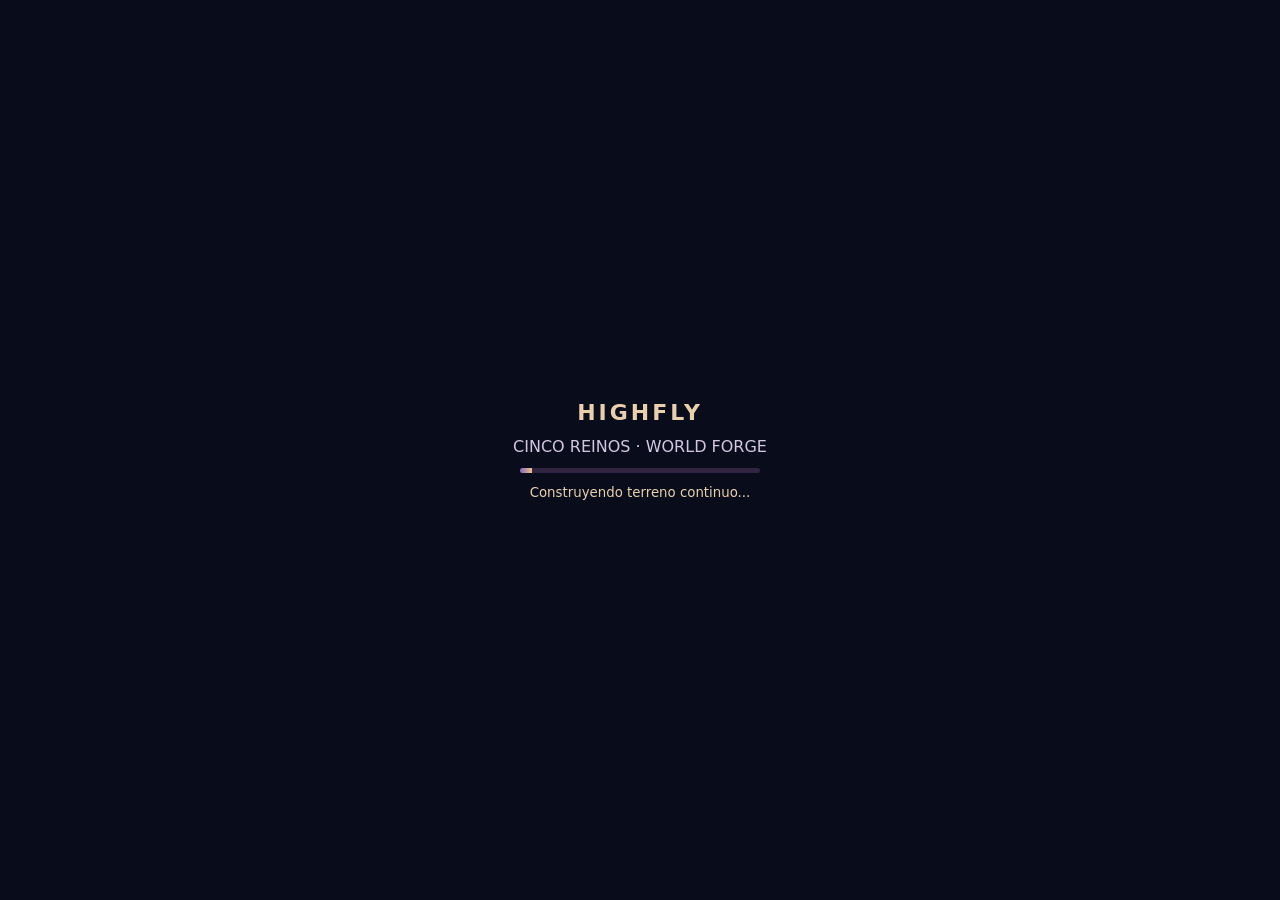
==== labs/worldforge-compare-4x/index.html @ 20187f25 "feat(worldforge): compare procedural vs manual with normal/premium and fullscreen Android HUD" ====
<!doctype html>
<html lang="es"><head><meta charset="utf-8"><meta name="viewport" content="width=device-width,initial-scale=1,maximum-scale=1,user-scalable=no,viewport-fit=cover"><meta name="theme-color" content="#090d20">
<title>HIGHFLY · Comparativa 4× — WorldForge</title>
<style>
:root{--ink:#0d1125;--gold:#e6be78;--lilac:#a885e6}*{box-sizing:border-box}html,body{height:100%;width:100%;margin:0;overflow:hidden;background:#081224;color:#f4efff;font-family:system-ui,-apple-system,Segoe UI,sans-serif;touch-action:none}
#app{position:fixed;inset:0}canvas{display:block}
.panel{background:linear-gradient(128deg,#141328ed,#261836dd);border:1px solid #ba996785;border-radius:13px;box-shadow:0 8px 28px #07040b90,inset 0 0 22px #8555e41b;backdrop-filter:blur(10px)}
#top{position:fixed;z-index:5;top:9px;left:11px;right:11px;display:flex;align-items:flex-start;justify-content:space-between;gap:8px;pointer-events:none}
#brand{padding:9px 13px;max-width:350px}#brand strong{font-size:15px;color:#f3ca81;letter-spacing:1px;display:block}#brand small{color:#d2c4e5;letter-spacing:1px;font-size:9px}
#metrics{padding:9px 12px;text-align:right;font-size:11px;line-height:1.7;min-width:159px}#metrics b{color:#8ce4f4}
#biome{position:fixed;z-index:3;left:12px;top:77px;padding:8px 12px;pointer-events:none;font-size:12px;max-width:min(320px,45vw)}#biome b{color:var(--gold)}
#map{position:fixed;right:12px;top:83px;width:160px;height:173px;z-index:3;padding:6px;pointer-events:none}
#minimap{width:148px;height:146px;display:block}#map label{font-size:9px;color:#e4d5fb;display:block;text-align:center;letter-spacing:.7px}
#bottom{position:fixed;bottom:10px;left:50%;transform:translateX(-50%);z-index:6;padding:10px 11px;width:min(780px,94vw);pointer-events:auto;text-align:center}
#bottom h2{font-size:11px;letter-spacing:1px;margin:0 0 8px;color:#f2cd8f}
#modes{display:flex;gap:7px;flex-wrap:wrap;justify-content:center}
#modes button,#test,#reset{background:#221c3c;border:1px solid #786393;color:#efe3ff;padding:9px 11px;border-radius:8px;font-weight:700;font-size:11px;cursor:pointer;touch-action:manipulation}
#modes button.active{background:linear-gradient(110deg,#ddaf68,#ffedb7);border-color:#fff1c8;color:#251629}
#desc{font-size:10px;color:#c9bedc;margin:7px 0 1px;min-height:14px}
#joystick{position:fixed;z-index:5;bottom:122px;left:25px;width:110px;height:110px;border-radius:60px;background:#30204a77;border:2px solid #ba94dd88;touch-action:none;box-shadow:inset 0 0 18px #6f40ad55}
#knob{position:absolute;left:33px;top:33px;width:40px;height:40px;border-radius:50%;border:2px solid #efe4ff;background:#a88bccdd;box-shadow:0 0 20px #a07ae1a0}
#acts{position:fixed;bottom:127px;right:25px;display:flex;gap:11px;z-index:5}
#acts button{width:67px;height:67px;border-radius:50%;color:#fdf4ff;font-weight:800;font-size:11px;border:1.5px solid #dab678a9;background:#48246ebd;touch-action:manipulation}
#tooltip{position:fixed;z-index:4;bottom:93px;left:50%;transform:translateX(-50%);text-shadow:0 1px 8px #080b12;font-size:11px;pointer-events:none;white-space:nowrap;color:#eee8f9}
#loading{position:fixed;inset:0;z-index:20;background:#090d1b;display:flex;flex-direction:column;align-items:center;justify-content:center;color:#e9cfac;gap:12px;transition:opacity .55s}#loading strong{font-size:22px;letter-spacing:3px}#loading p{margin:0;color:#d4c6e2}
#loadbar{width:240px;height:5px;background:#312441;border-radius:8px;overflow:hidden}#loadfill{height:100%;width:5%;background:linear-gradient(90deg,#8667c6,#eec27d);transition:width .2s}
@media(max-width:700px){#top{top:4px;left:5px;right:5px}#brand,#metrics{padding:6px 7px}#brand strong{font-size:11px}#brand small{font-size:8px}#metrics{font-size:9px;min-width:116px}#biome{top:47px;left:5px;font-size:10px;padding:5px 8px}#map{top:49px;right:5px;width:112px;height:130px;padding:3px}#minimap{width:104px;height:111px}#map label{font-size:7px}#bottom{bottom:3px;width:99vw;padding:6px}#bottom h2{font-size:9px;margin:0 0 5px}#modes{gap:3px}#modes button,#test,#reset{font-size:9px;padding:6px 5px;flex:1}#desc{font-size:9px;margin:4px 0 1px}#joystick{left:9px;bottom:80px;width:90px;height:90px}#knob{left:27px;top:27px;width:32px;height:32px}#acts{bottom:88px;right:7px;gap:7px}#acts button{width:52px;height:52px;font-size:10px}#tooltip{display:none}}
</style>
<script type="importmap">{"imports":{"three":"../../lib/three.module.js","three/addons/":"../../lib/jsm/"}}</script>
<style>
#modes button.world-active{background:linear-gradient(100deg,#6e3d96,#8f63c9);border-color:#e7c789;color:white}
#fullscreen{border-color:#d9b078!important;color:#ffe4ac!important}
#run{background:#355a7abd!important}
#run.running{background:#c7a063!important;color:#1d1732!important}
@media(max-width:700px){#bottom{max-height:37vh;overflow-y:auto}#modes button{flex:1 0 18%;min-width:72px}#joystick{bottom:112px}#acts{bottom:120px;gap:5px}#acts button{width:46px;height:46px;font-size:9px}#brand strong{font-size:10px}#tooltip{display:none}}
</style></head><body>
<div id="app"></div>
<div id="loading"><strong>HIGHFLY</strong><p>CINCO REINOS · WORLD FORGE</p><div id="loadbar"><div id="loadfill"></div></div><small id="loadingtxt">Construyendo terreno continuo...</small></div>
<div id="top"><div id="brand" class="panel"><strong>HIGHFLY ✦ WORLD FORGE</strong><small>DOS MUNDOS × DOS CAPAS · ESCALA 4×</small></div><div id="metrics" class="panel">FPS <b id="fps">--</b> · CAPA <b id="modeLabel">PREMIUM</b><br>Fronteras cruzadas <b id="crossings">0</b> · Bloqueos <b id="blocks">0</b><br>Costuras físicas <b id="seamStatus">sin comprobar</b></div></div>
<div id="biome" class="panel">REGIÓN: <b id="biomeName">Arvelia · Ciudad</b></div>
<div id="map" class="panel"><canvas id="minimap" width="296" height="290"></canvas><label>MINIMAPA · REGIONES 4×</label></div>
<div id="joystick"><div id="knob"></div></div>
<div id="acts"><button id="run">CORRER</button><button id="jump">SALTO</button><button id="dash">DASH</button></div>
<div id="tooltip">WASD / joystick · cámara libre derecha · ESPACIO salto · SHIFT correr · Q dash</div>
<div id="bottom" class="panel"><h2>DOS FORMAS DE CONSTRUIR EL MUNDO · MISMA ESCALA 4×</h2><div id="modes"><button id="worldAuto">A · PROCEDURAL</button><button id="worldManual">B · MANUAL</button><button data-mode="1">CAPA NORMAL</button><button class="active" data-mode="2">CAPA PREMIUM</button><button id="fullscreen">⛶ PANTALLA COMPLETA</button><button id="test">TEST UNIONES</button><button id="reset">CIUDAD</button></div><div id="desc">Mundo 4×, cámara en tercera persona, terreno continuo y zonas amplias por explorar.</div></div>
<script>
(function(){
 let shown=false;
 const showError=function(message){
   if(shown)return;shown=true;
   const panel=document.getElementById('loading'),msg=document.getElementById('loadingtxt');
   if(!panel||!msg)return;
   panel.style.opacity='1';panel.style.pointerEvents='auto';
   msg.textContent='ERROR AL INICIAR: '+String(message||'Error desconocido').slice(0,220);
   msg.style.maxWidth='min(92vw,540px)';msg.style.textAlign='center';msg.style.color='#ffc2ae';
   const bar=document.getElementById('loadbar');if(bar)bar.style.display='none';
   const retry=document.createElement('button');retry.textContent='REINTENTAR CARGA';retry.style.cssText='padding:12px 22px;background:#e6be78;border:0;border-radius:10px;color:#211629;font-weight:800;cursor:pointer';
   retry.onclick=function(){location.reload()};panel.append(retry);
   const hint=document.createElement('small');hint.textContent='Si vuelve a fallar, enviame una captura con este mensaje.';hint.style.textAlign='center';panel.append(hint);
 };
 window.HIGHFLY_SHOW_ERROR=showError;
 window.addEventListener('error',function(e){if(e.message)showError(e.message)},true);
 window.addEventListener('unhandledrejection',function(e){showError(e.reason&&e.reason.message||String(e.reason))});
 setTimeout(function(){if(!window.HIGHFLY_TEST&&document.getElementById('loading'))showError('La escena no respondió. Verificá WebGL y la conexión de red.')},30000);
})();
</script>
<script type="module" src="./world.js?v=worldforge-4x-compare"></script>
</body></html>
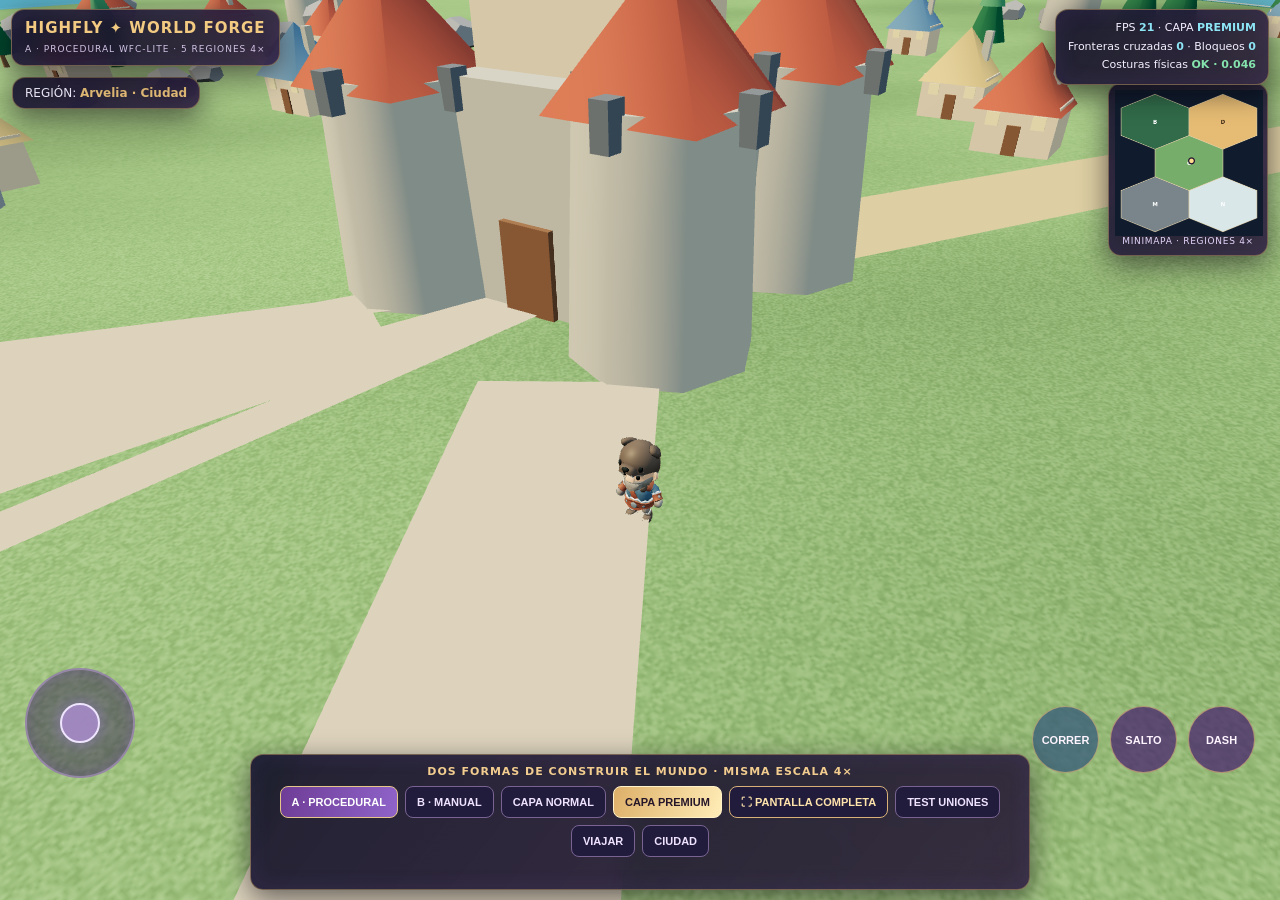
==== commit 75e6ffdd: "ui(worldforge): landscape Android HUD spacing and region travel overlay" ====
--- a/labs/worldforge-compare-4x/index.html
+++ b/labs/worldforge-compare-4x/index.html
@@ -24,7 +24,7 @@
 #tooltip{position:fixed;z-index:4;bottom:93px;left:50%;transform:translateX(-50%);text-shadow:0 1px 8px #080b12;font-size:11px;pointer-events:none;white-space:nowrap;color:#eee8f9}
 #loading{position:fixed;inset:0;z-index:20;background:#090d1b;display:flex;flex-direction:column;align-items:center;justify-content:center;color:#e9cfac;gap:12px;transition:opacity .55s}#loading strong{font-size:22px;letter-spacing:3px}#loading p{margin:0;color:#d4c6e2}
 #loadbar{width:240px;height:5px;background:#312441;border-radius:8px;overflow:hidden}#loadfill{height:100%;width:5%;background:linear-gradient(90deg,#8667c6,#eec27d);transition:width .2s}
-@media(max-width:700px){#top{top:4px;left:5px;right:5px}#brand,#metrics{padding:6px 7px}#brand strong{font-size:11px}#brand small{font-size:8px}#metrics{font-size:9px;min-width:116px}#biome{top:47px;left:5px;font-size:10px;padding:5px 8px}#map{top:49px;right:5px;width:112px;height:130px;padding:3px}#minimap{width:104px;height:111px}#map label{font-size:7px}#bottom{bottom:3px;width:99vw;padding:6px}#bottom h2{font-size:9px;margin:0 0 5px}#modes{gap:3px}#modes button,#test,#reset{font-size:9px;padding:6px 5px;flex:1}#desc{font-size:9px;margin:4px 0 1px}#joystick{left:9px;bottom:80px;width:90px;height:90px}#knob{left:27px;top:27px;width:32px;height:32px}#acts{bottom:88px;right:7px;gap:7px}#acts button{width:52px;height:52px;font-size:10px}#tooltip{display:none}}
+@media(max-width:1024px){#top{top:4px;left:5px;right:5px}#brand,#metrics{padding:6px 7px}#brand strong{font-size:11px}#brand small{font-size:8px}#metrics{font-size:9px;min-width:116px}#biome{top:47px;left:5px;font-size:10px;padding:5px 8px}#map{top:49px;right:5px;width:112px;height:130px;padding:3px}#minimap{width:104px;height:111px}#map label{font-size:7px}#bottom{bottom:3px;width:99vw;padding:6px}#bottom h2{font-size:9px;margin:0 0 5px}#modes{gap:3px}#modes button,#test,#reset{font-size:9px;padding:6px 5px;flex:1}#desc{font-size:9px;margin:4px 0 1px}#joystick{left:9px;bottom:80px;width:90px;height:90px}#knob{left:27px;top:27px;width:32px;height:32px}#acts{bottom:88px;right:7px;gap:7px}#acts button{width:52px;height:52px;font-size:10px}#tooltip{display:none}}
 </style>
 <script type="importmap">{"imports":{"three":"../../lib/three.module.js","three/addons/":"../../lib/jsm/"}}</script>
 <style>
@@ -32,7 +32,30 @@
 #fullscreen{border-color:#d9b078!important;color:#ffe4ac!important}
 #run{background:#355a7abd!important}
 #run.running{background:#c7a063!important;color:#1d1732!important}
-@media(max-width:700px){#bottom{max-height:37vh;overflow-y:auto}#modes button{flex:1 0 18%;min-width:72px}#joystick{bottom:112px}#acts{bottom:120px;gap:5px}#acts button{width:46px;height:46px;font-size:9px}#brand strong{font-size:10px}#tooltip{display:none}}
+@media(max-width:1024px){#bottom{max-height:37vh;overflow-y:auto}#modes button{flex:1 0 18%;min-width:72px}#joystick{bottom:112px}#acts{bottom:120px;gap:5px}#acts button{width:46px;height:46px;font-size:9px}#brand strong{font-size:10px}#tooltip{display:none}}
+</style><style>
+#travelPopup{display:none;position:fixed;left:50%;top:18%;transform:translateX(-50%);width:min(580px,92vw);z-index:16;padding:12px;pointer-events:auto}
+#travelPopup.open{display:block}
+#travelPopup strong{display:block;text-align:center;color:#ffe1a0;font-size:12px;margin-bottom:9px;letter-spacing:1px}
+#travelGrid{display:grid;grid-template-columns:repeat(3,1fr);gap:7px}
+#travelGrid button{border:1px solid #ae8cc8;border-radius:8px;padding:10px 7px;font-weight:700;color:#f4e8ff;background:#493463;cursor:pointer}
+#travelGrid button:active{background:#c39a69}
+@media(max-width:1024px){
+#map{top:49px;right:5px;width:112px;height:130px}
+#minimap{width:104px;height:111px}
+#map label{font-size:7px}
+#brand strong{font-size:10px}
+#bottom{padding:5px 7px;max-height:34vh;overflow-y:auto}
+#bottom h2{margin:0 0 3px;font-size:9px}
+#modes{gap:3px}
+#modes button{flex:1 0 18%;min-width:70px;font-size:9px;padding:6px 4px}
+#desc{font-size:9px;margin:3px 0 1px}
+#joystick{bottom:110px}
+#acts{bottom:113px;right:9px;gap:4px}
+#acts button{width:46px;height:46px;font-size:9px}
+#travelPopup{top:12%}
+#travelGrid button{font-size:10px;padding:8px 4px}
+}
 </style></head><body>
 <div id="app"></div>
 <div id="loading"><strong>HIGHFLY</strong><p>CINCO REINOS · WORLD FORGE</p><div id="loadbar"><div id="loadfill"></div></div><small id="loadingtxt">Construyendo terreno continuo...</small></div>
@@ -41,8 +64,9 @@
 <div id="map" class="panel"><canvas id="minimap" width="296" height="290"></canvas><label>MINIMAPA · REGIONES 4×</label></div>
 <div id="joystick"><div id="knob"></div></div>
 <div id="acts"><button id="run">CORRER</button><button id="jump">SALTO</button><button id="dash">DASH</button></div>
+<div id="travelPopup" class="panel"><strong>VIAJAR A UNA REGIÓN · SIN CAMBIAR EL MUNDO</strong><div id="travelGrid"><button data-region="0">🏰 Arvelia</button><button data-region="1">🌲 Bosque</button><button data-region="2">☀️ Desierto</button><button data-region="3">⛰️ Montañas</button><button data-region="4">❄️ Nieve</button><button id="closeTravel">✕ Cerrar</button></div></div>
 <div id="tooltip">WASD / joystick · cámara libre derecha · ESPACIO salto · SHIFT correr · Q dash</div>
-<div id="bottom" class="panel"><h2>DOS FORMAS DE CONSTRUIR EL MUNDO · MISMA ESCALA 4×</h2><div id="modes"><button id="worldAuto">A · PROCEDURAL</button><button id="worldManual">B · MANUAL</button><button data-mode="1">CAPA NORMAL</button><button class="active" data-mode="2">CAPA PREMIUM</button><button id="fullscreen">⛶ PANTALLA COMPLETA</button><button id="test">TEST UNIONES</button><button id="reset">CIUDAD</button></div><div id="desc">Mundo 4×, cámara en tercera persona, terreno continuo y zonas amplias por explorar.</div></div>
+<div id="bottom" class="panel"><h2>DOS FORMAS DE CONSTRUIR EL MUNDO · MISMA ESCALA 4×</h2><div id="modes"><button id="worldAuto">A · PROCEDURAL</button><button id="worldManual">B · MANUAL</button><button data-mode="1">CAPA NORMAL</button><button class="active" data-mode="2">CAPA PREMIUM</button><button id="fullscreen">⛶ PANTALLA COMPLETA</button><button id="test">TEST UNIONES</button><button id="travel">VIAJAR</button><button id="reset">CIUDAD</button></div><div id="desc">Mundo 4×, cámara en tercera persona, terreno continuo y zonas amplias por explorar.</div></div>
 <script>
 (function(){
  let shown=false;
@@ -64,5 +88,5 @@
  setTimeout(function(){if(!window.HIGHFLY_TEST&&document.getElementById('loading'))showError('La escena no respondió. Verificá WebGL y la conexión de red.')},30000);
 })();
 </script>
-<script type="module" src="./world.js?v=worldforge-4x-compare"></script>
+<script type="module" src="./world.js?v=worldforge-4x-ui-v2"></script>
 </body></html>
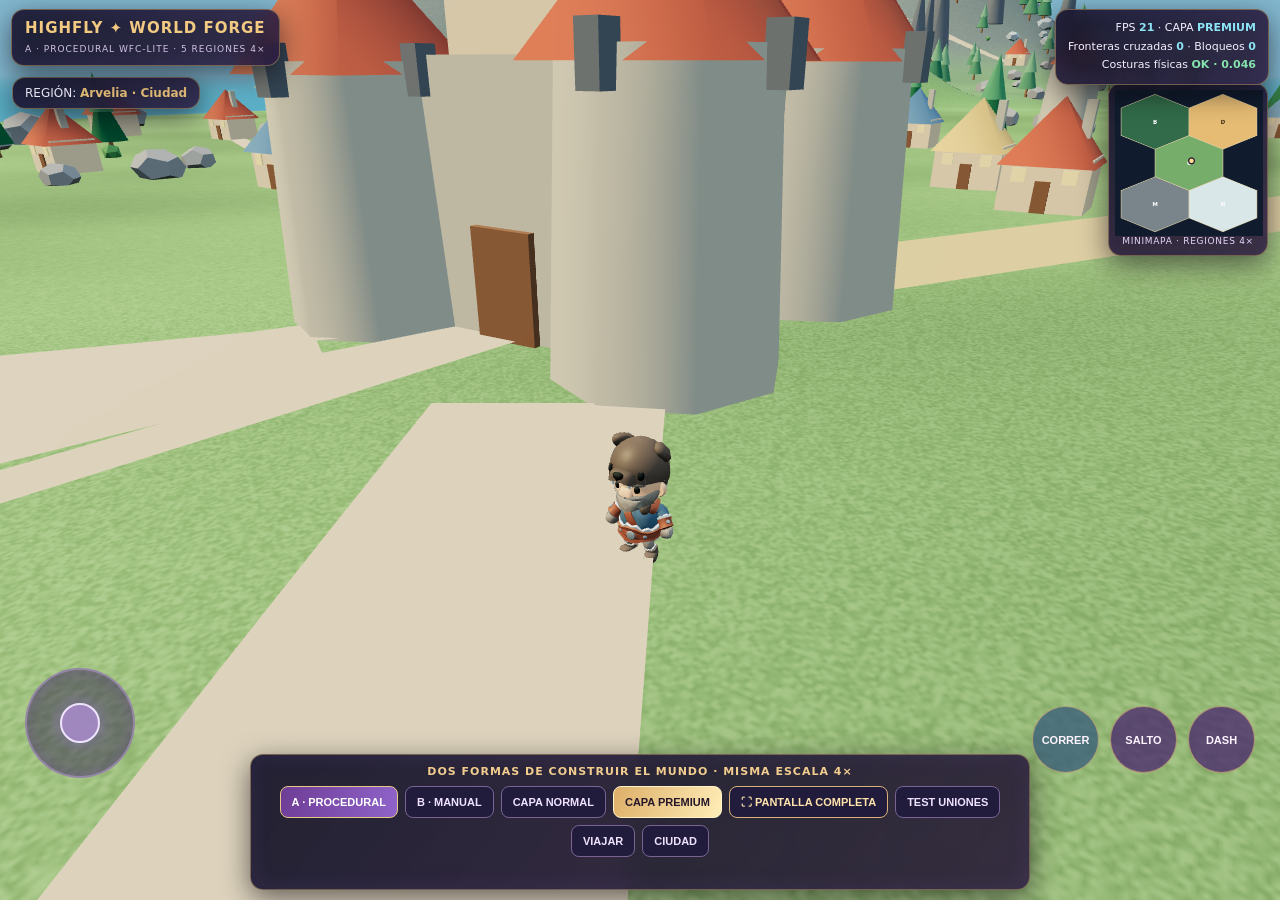
==== commit f1e20eee: "fix(worldforge): bust browser cache for final Android camera occlusion patch" ====
--- a/labs/worldforge-compare-4x/index.html
+++ b/labs/worldforge-compare-4x/index.html
@@ -88,5 +88,5 @@
  setTimeout(function(){if(!window.HIGHFLY_TEST&&document.getElementById('loading'))showError('La escena no respondió. Verificá WebGL y la conexión de red.')},30000);
 })();
 </script>
-<script type="module" src="./world.js?v=worldforge-4x-ui-v2"></script>
+<script type="module" src="./world.js?v=worldforge-4x-camera-clear-20261114"></script>
 </body></html>
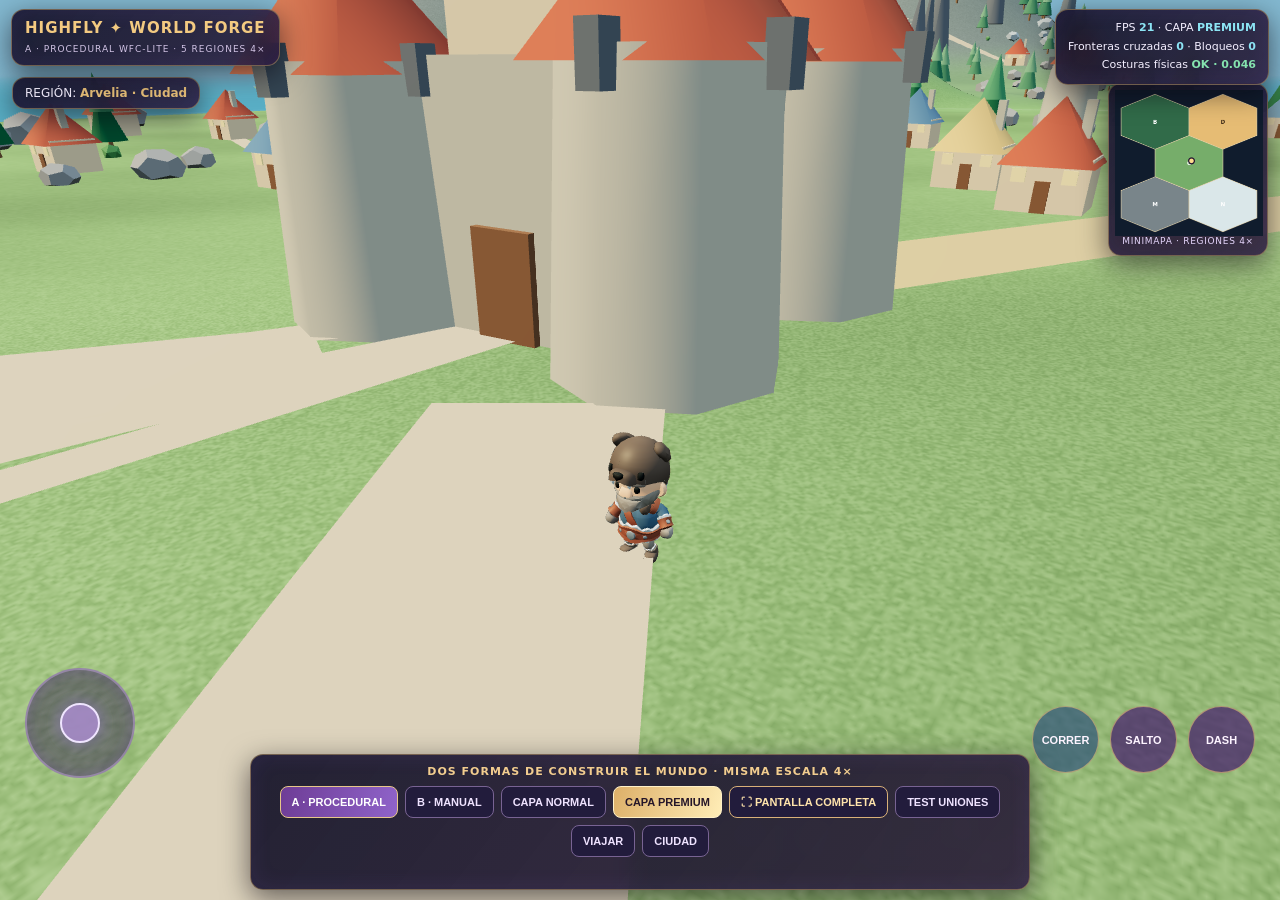
==== commit 4d9067a5: "chore(worldforge): refresh Android script cache after canopy fade fix" ====
--- a/labs/worldforge-compare-4x/index.html
+++ b/labs/worldforge-compare-4x/index.html
@@ -88,5 +88,5 @@
  setTimeout(function(){if(!window.HIGHFLY_TEST&&document.getElementById('loading'))showError('La escena no respondió. Verificá WebGL y la conexión de red.')},30000);
 })();
 </script>
-<script type="module" src="./world.js?v=worldforge-4x-camera-clear-20261114"></script>
+<script type="module" src="./world.js?v=worldforge-4x-foliage-final-20261114"></script>
 </body></html>
